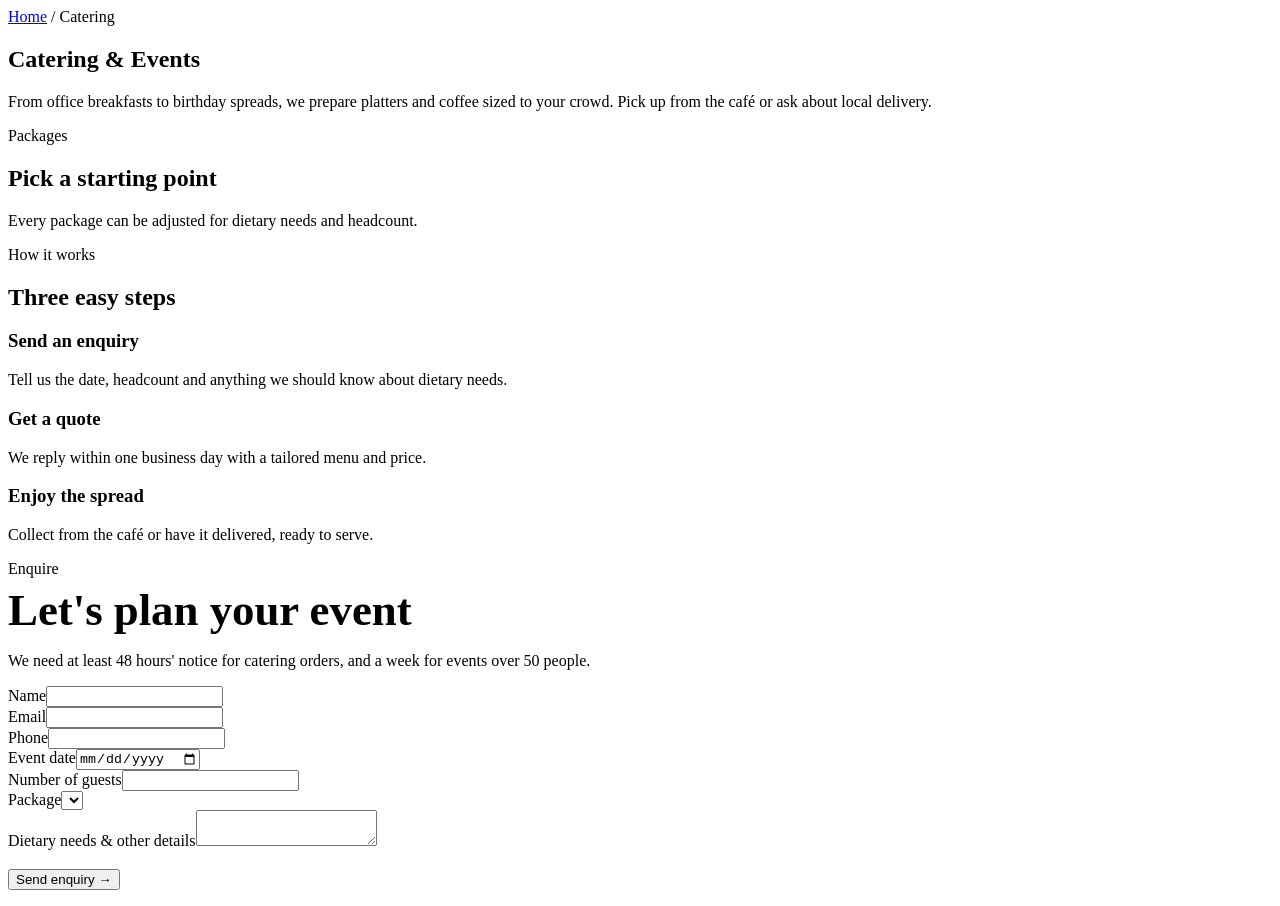
==== catering.html @ 9e25d7b8 "Add files via upload" ====
<!DOCTYPE html>
<html lang="en">
<head>
<meta charset="UTF-8">
<meta name="viewport" content="width=device-width, initial-scale=1.0">
<title>Catering · Lantern House</title>
<meta name="description" content="Office breakfasts, working lunches and celebration spreads, delivered or picked up.">
<link rel="preconnect" href="https://fonts.googleapis.com">
<link rel="preconnect" href="https://fonts.gstatic.com" crossorigin>
<link href="https://fonts.googleapis.com/css2?family=Fraunces:opsz,wght@9..144,500;9..144,700&family=Inter:wght@400;500;600&display=swap" rel="stylesheet">
<link rel="stylesheet" href="assets/css/styles.css">
<noscript><style>.loader{display:none}.reveal{opacity:1;transform:none}body.is-loading{overflow:auto}</style></noscript>
</head>
<body data-page="catering" class="is-loading">
<div class="loader" id="loader"></div>
<div id="site-header"></div>

<main>
  <section class="page-hero">
    <div class="wrap">
      <div class="crumbs"><a href="index.html">Home</a> / Catering</div>
      <h1>Catering &amp; Events</h1>
      <p>From office breakfasts to birthday spreads, we prepare platters and coffee sized to your crowd. Pick up from the café or ask about local delivery.</p>
    </div>
  </section>

  <!-- PACKAGES -->
  <section>
    <div class="wrap">
      <div class="section-head reveal">
        <span class="eyebrow">Packages</span>
        <h2>Pick a starting point</h2>
        <p>Every package can be adjusted for dietary needs and headcount.</p>
      </div>
      <div class="packages" id="packages"></div>
    </div>
  </section>

  <!-- HOW IT WORKS -->
  <section class="tinted">
    <div class="wrap">
      <div class="section-head reveal">
        <span class="eyebrow">How it works</span>
        <h2>Three easy steps</h2>
      </div>
      <div class="steps">
        <div class="step reveal"><h3>Send an enquiry</h3><p>Tell us the date, headcount and anything we should know about dietary needs.</p></div>
        <div class="step reveal"><h3>Get a quote</h3><p>We reply within one business day with a tailored menu and price.</p></div>
        <div class="step reveal"><h3>Enjoy the spread</h3><p>Collect from the café or have it delivered, ready to serve.</p></div>
      </div>
    </div>
  </section>

  <!-- ENQUIRY FORM -->
  <section id="enquire">
    <div class="wrap two-col" style="align-items:start">
      <div class="reveal">
        <span class="eyebrow">Enquire</span>
        <h2 style="font-size:clamp(1.9rem,4vw,2.8rem);margin:.35rem 0 .6rem">Let's plan your event</h2>
        <p style="color:var(--muted)">We need at least 48 hours' notice for catering orders, and a week for events over 50 people.</p>
      </div>
      <form class="form-card reveal" data-form="catering" data-subject="Catering enquiry">
        <div class="form-grid">
          <div class="field"><label for="c-name">Name</label><input id="c-name" name="name" required autocomplete="name"></div>
          <div class="field"><label for="c-email">Email</label><input id="c-email" name="email" type="email" required autocomplete="email"></div>
          <div class="field"><label for="c-phone">Phone</label><input id="c-phone" name="phone" type="tel" autocomplete="tel"></div>
          <div class="field"><label for="c-date">Event date</label><input id="c-date" name="date" type="date" required></div>
          <div class="field"><label for="c-guests">Number of guests</label><input id="c-guests" name="guests" type="number" min="10" required></div>
          <div class="field"><label for="c-package">Package</label><select id="c-package" name="package"></select></div>
          <div class="field full"><label for="c-notes">Dietary needs &amp; other details</label><textarea id="c-notes" name="notes"></textarea></div>
        </div>
        <button class="btn btn-primary" type="submit" style="margin-top:1.2rem">Send enquiry →</button>
        <p class="form-msg" role="status"></p>
      </form>
    </div>
  </section>
</main>

<div id="site-footer"></div>
<script src="assets/js/config.js"></script>
<script src="assets/js/main.js"></script>
</body>
</html>
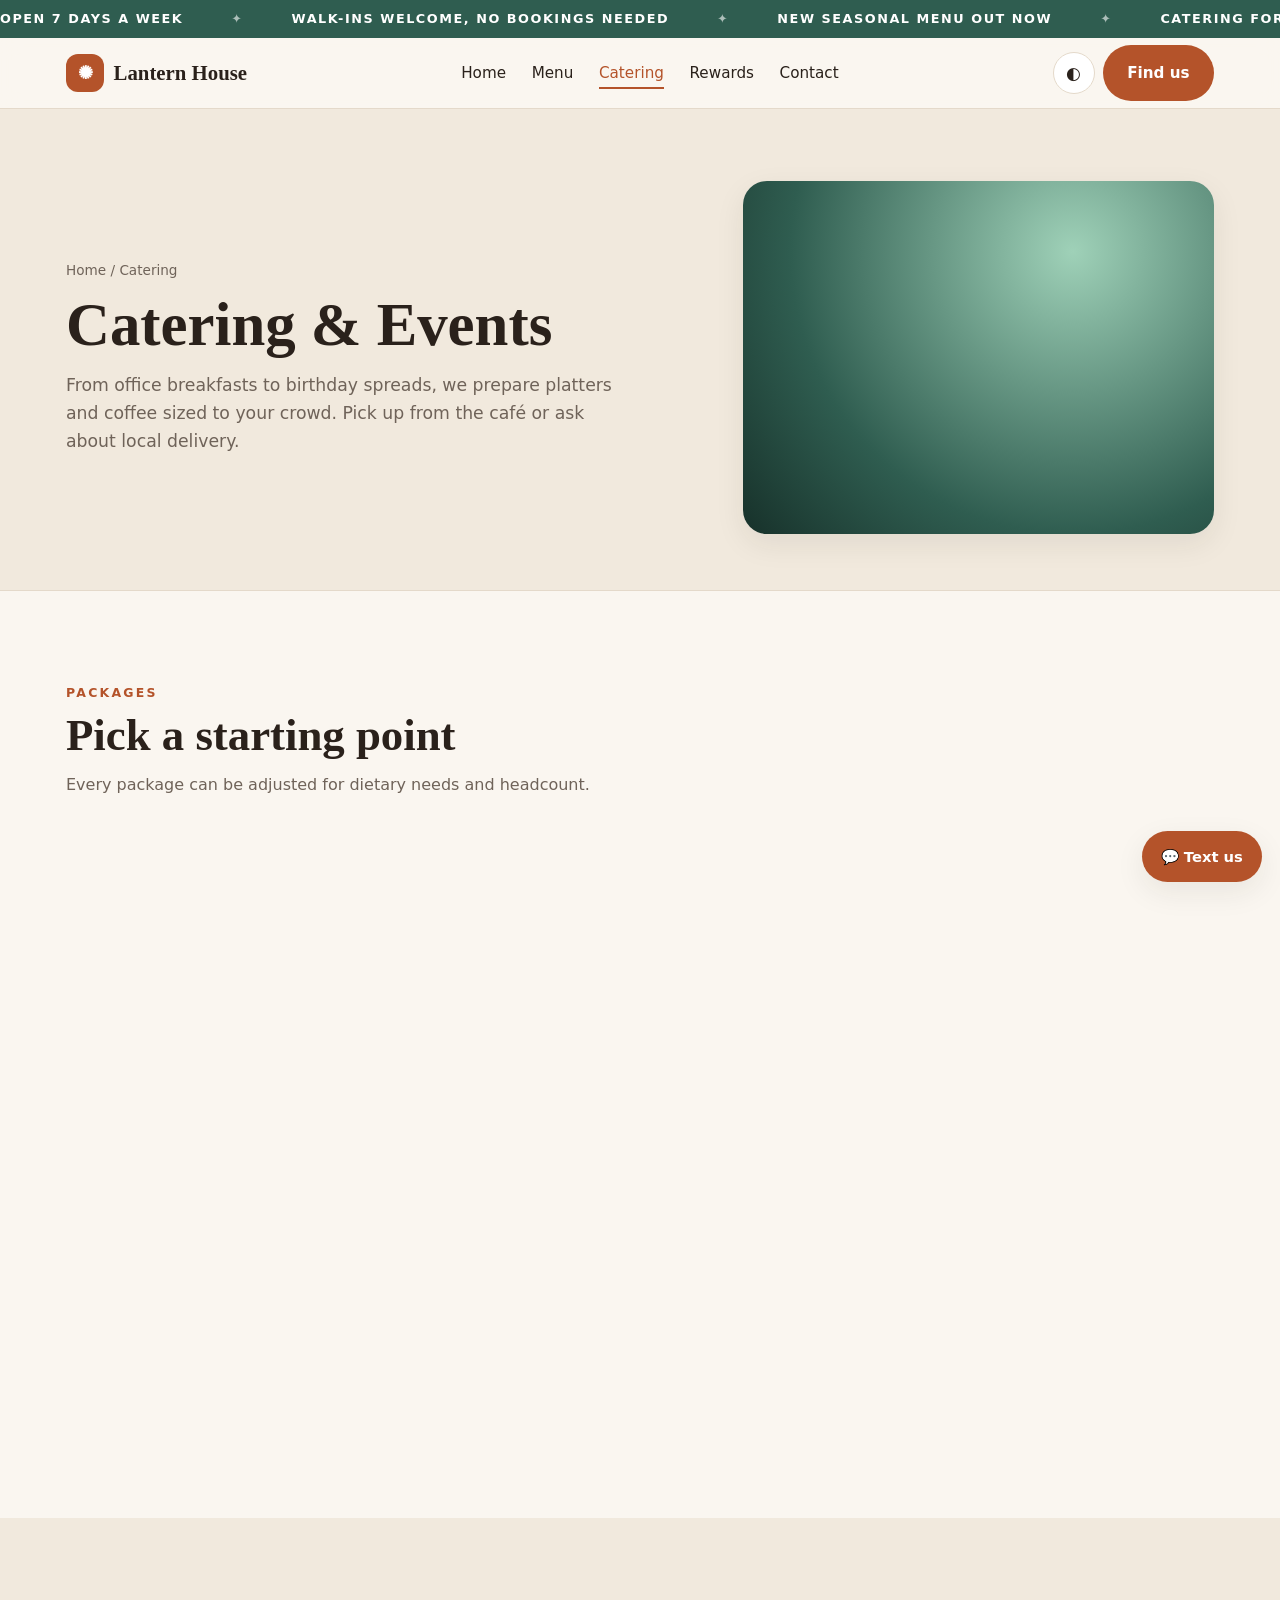
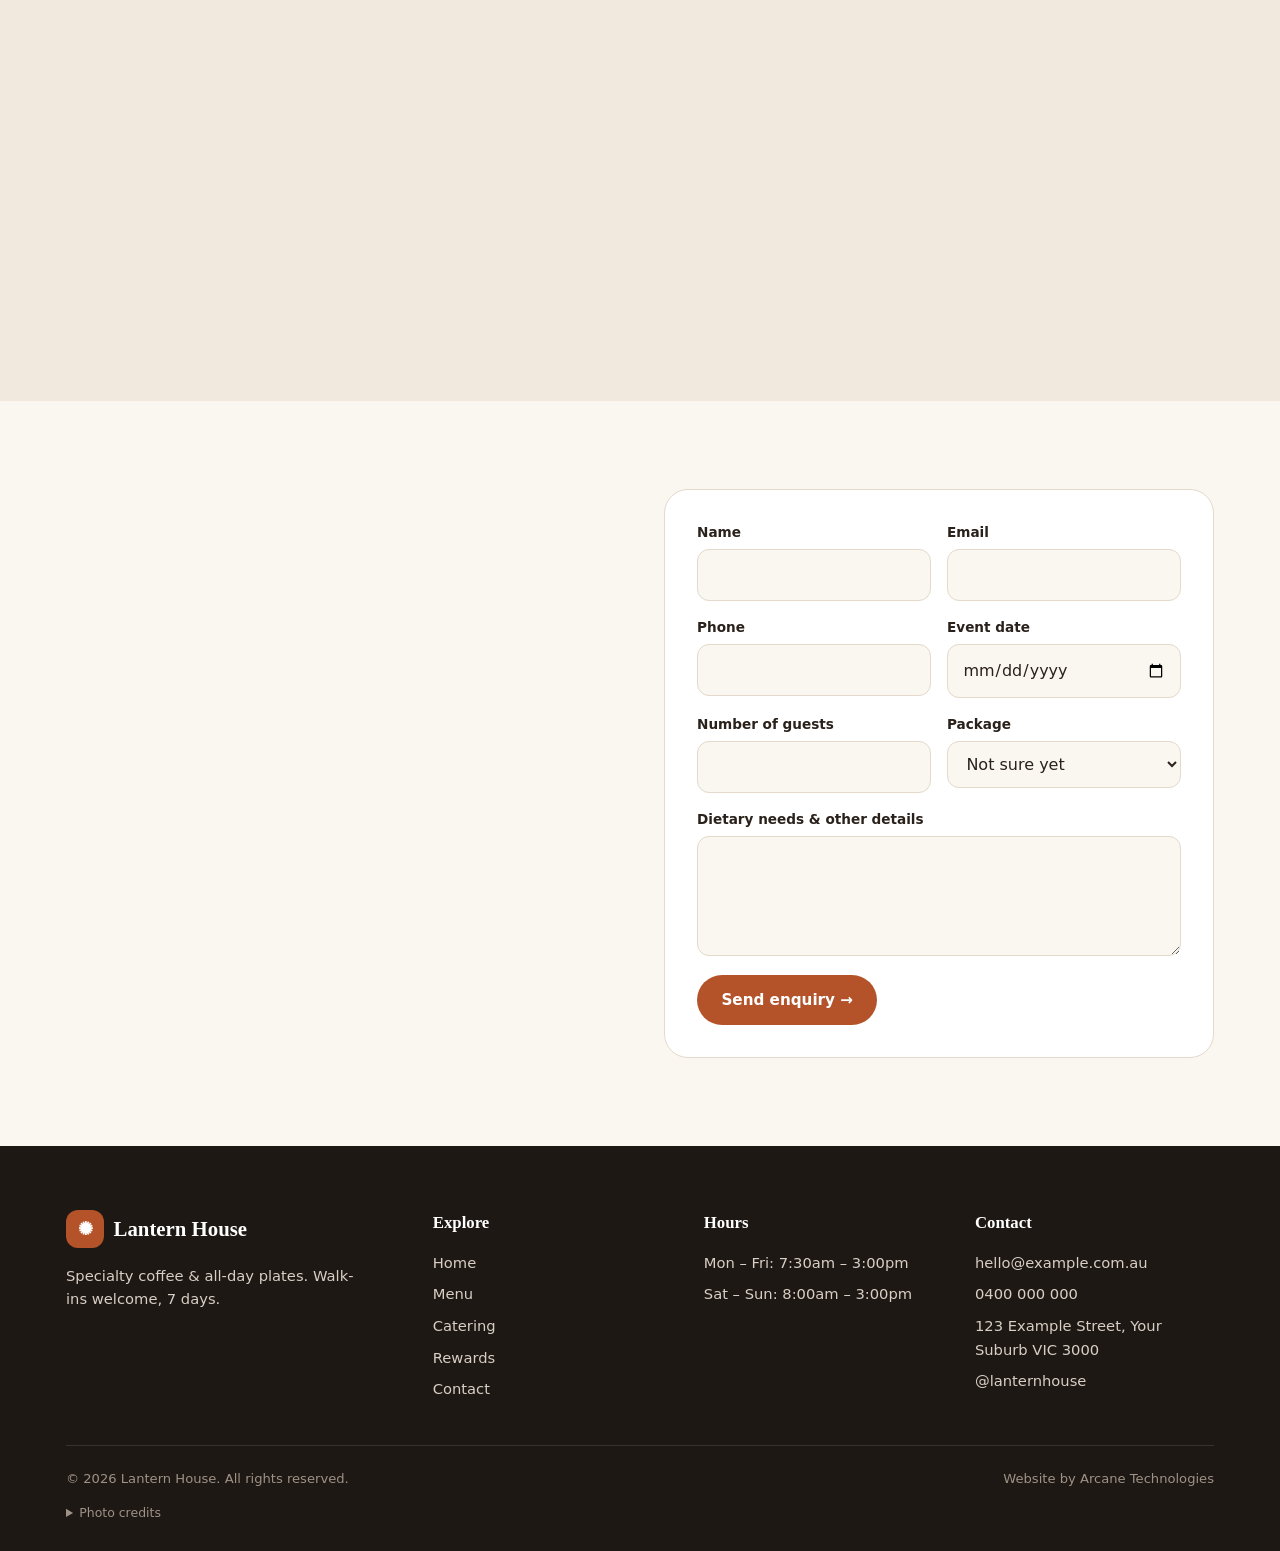
==== commit 778b4cc7: "Add files via upload" ====
--- a/catering.html
+++ b/catering.html
@@ -17,10 +17,13 @@
 
 <main>
   <section class="page-hero">
-    <div class="wrap">
-      <div class="crumbs"><a href="index.html">Home</a> / Catering</div>
-      <h1>Catering &amp; Events</h1>
-      <p>From office breakfasts to birthday spreads, we prepare platters and coffee sized to your crowd. Pick up from the café or ask about local delivery.</p>
+    <div class="wrap page-hero-grid">
+      <div>
+        <div class="crumbs"><a href="index.html">Home</a> / Catering</div>
+        <h1>Catering &amp; Events</h1>
+        <p>From office breakfasts to birthday spreads, we prepare platters and coffee sized to your crowd. Pick up from the café or ask about local delivery.</p>
+      </div>
+      <div class="page-hero-media ph ph-2" data-photo="cateringHero" data-w="560" data-alt="Wooden board with cheese, ham, crackers and grapes"></div>
     </div>
   </section>
 
--- a/assets/css/styles.css
+++ b/assets/css/styles.css
@@ -0,0 +1,351 @@
+/* ============================================================
+   Lantern House — shared stylesheet
+   Colours live in the :root tokens below (light + dark).
+   ============================================================ */
+:root{
+  --bg:#faf6f0; --surface:#ffffff; --surface-2:#f1e9dd;
+  --text:#2a211b; --muted:#6f6359; --line:#e4d9ca;
+  --brand:#b4532a; --brand-ink:#ffffff; --accent:#2f5d50;
+  --coffee:#5a3320; --crema:#c98a52;
+  --radius:18px; --shadow:0 10px 30px rgba(42,33,27,.08);
+  --max:1180px;
+}
+@media (prefers-color-scheme: dark){
+  :root:not([data-theme="light"]){
+    --bg:#16120f; --surface:#211b17; --surface-2:#2a231e;
+    --text:#f3ece4; --muted:#b5a89b; --line:#3a312a;
+    --brand:#e07a4b; --brand-ink:#1a120d; --accent:#7fb7a5;
+    --shadow:0 10px 30px rgba(0,0,0,.35);
+  }
+}
+:root[data-theme="dark"]{
+  --bg:#16120f; --surface:#211b17; --surface-2:#2a231e;
+  --text:#f3ece4; --muted:#b5a89b; --line:#3a312a;
+  --brand:#e07a4b; --brand-ink:#1a120d; --accent:#7fb7a5;
+  --shadow:0 10px 30px rgba(0,0,0,.35);
+}
+*{box-sizing:border-box;margin:0;padding:0}
+html{scroll-behavior:smooth}
+body{background:var(--bg);color:var(--text);font:16px/1.6 Inter,system-ui,sans-serif;transition:background .3s,color .3s,opacity .25s;overflow-x:hidden}
+body.is-loading{overflow:hidden}
+body.page-leave{opacity:0}
+img{max-width:100%;display:block}
+a{color:inherit;text-decoration:none}
+h1,h2,h3{font-family:Fraunces,Georgia,serif;line-height:1.15;font-weight:700}
+.wrap{max-width:var(--max);margin:0 auto;padding:0 16px}
+section{padding:88px 0}
+.eyebrow{font-size:.78rem;letter-spacing:.18em;text-transform:uppercase;color:var(--brand);font-weight:600}
+.section-head{max-width:620px;margin-bottom:40px}
+.section-head.center{text-align:center;margin-inline:auto}
+.section-head h2{font-size:clamp(1.9rem,4vw,2.8rem);margin:.35rem 0 .6rem}
+.section-head p{color:var(--muted)}
+.btn{display:inline-flex;align-items:center;gap:.5rem;padding:.85rem 1.4rem;border-radius:999px;font-weight:600;border:2px solid transparent;transition:transform .2s,background .2s,border-color .2s;cursor:pointer;font-size:.95rem;font-family:inherit}
+.btn:hover{transform:translateY(-2px)}
+.btn-primary{background:var(--brand);color:var(--brand-ink)}
+.btn-ghost{border-color:currentColor;background:none;color:inherit}
+
+/* ============================================================
+   LOADING SCREEN — coffee pour
+   ============================================================ */
+.loader{position:fixed;inset:0;z-index:999;background:var(--bg);display:grid;place-items:center;transition:opacity .6s ease,transform .7s cubic-bezier(.7,0,.2,1)}
+.loader.is-hidden{opacity:0;transform:translateY(-100%)}
+.loader-inner{display:flex;flex-direction:column;align-items:center;gap:.6rem;padding:16px;text-align:center}
+.loader .pour-svg{width:min(240px,62vw);height:auto;overflow:visible}
+.loader .stroke{fill:none;stroke:var(--text);stroke-width:4;stroke-linecap:round;stroke-linejoin:round}
+.loader .kettle-body{fill:var(--surface-2)}
+.loader .cup-fill{fill:var(--surface)}
+.loader .saucer{fill:var(--surface-2);stroke:var(--text);stroke-width:4}
+.loader .coffee{fill:var(--coffee)}
+.loader .crema{fill:var(--crema);opacity:.9}
+.loader .stream{stroke:var(--coffee);stroke-width:6;stroke-linecap:round;fill:none}
+.loader .stream-flow{stroke:var(--crema);stroke-width:2.5;stroke-linecap:round;stroke-dasharray:6 12;fill:none;animation:flow .45s linear infinite;opacity:.8}
+.loader .wave{animation:wave 1.4s linear infinite}
+.loader .kettle{transform-box:view-box;transform-origin:70px 64px;animation:tilt .35s ease-out both}
+.loader .steam path{fill:none;stroke:var(--muted);stroke-width:3;stroke-linecap:round;opacity:0}
+.loader.is-done .steam path{animation:steam 1.6s ease-out infinite}
+.loader.is-done .steam path:nth-child(2){animation-delay:.25s}
+.loader.is-done .steam path:nth-child(3){animation-delay:.5s}
+.loader.is-done .kettle{animation:untilt .5s ease-in forwards}
+.loader-brand{font-family:Fraunces,serif;font-weight:700;font-size:1.5rem;margin-top:.4rem}
+.loader-status{font-size:.82rem;letter-spacing:.16em;text-transform:uppercase;color:var(--muted);font-variant-numeric:tabular-nums}
+.loader-bar{width:180px;height:4px;border-radius:999px;background:var(--line);overflow:hidden}
+.loader-bar span{display:block;height:100%;width:0;background:var(--brand);border-radius:inherit}
+/* ---------- Loader B: bouncing, orbiting coffee bean (inner pages) ---------- */
+.bean-stage{position:relative;width:160px;height:160px}
+.bean-ring{position:absolute;inset:0;width:100%;height:100%}
+.bean-ring circle{fill:none;stroke:var(--line);stroke-width:2;stroke-dasharray:3 7;animation:ringSpin 12s linear infinite reverse;transform-origin:80px 80px}
+.bean-center{position:absolute;inset:0;display:grid;place-items:center}
+.bean-center .logo-mark{width:46px;height:46px;font-size:1.3rem;animation:pulse 1.2s ease-in-out infinite}
+.bean-orbit{position:absolute;inset:0;animation:orbit 1.8s linear infinite}
+.bean-arm{position:absolute;left:50%;top:50%;width:0;height:0;transform:translateY(-56px)}
+.bean-hop{position:absolute;left:-15px;top:-20px;width:30px;height:40px;transform-origin:50% 100%;animation:hop .45s cubic-bezier(.4,0,.6,1) infinite}
+.bean{width:100%;height:100%;overflow:visible;animation:tumble .9s linear infinite}
+.bean ellipse{fill:var(--coffee);stroke:var(--text);stroke-width:2.5}
+.bean path{fill:none;stroke:var(--crema);stroke-width:3;stroke-linecap:round}
+.loader--bean .loader-status .dots i{font-style:normal;animation:dot 1.2s infinite}
+.loader--bean .loader-status .dots i:nth-child(2){animation-delay:.2s}
+.loader--bean .loader-status .dots i:nth-child(3){animation-delay:.4s}
+@keyframes orbit{to{transform:rotate(360deg)}}
+@keyframes ringSpin{to{transform:rotate(360deg)}}
+@keyframes hop{
+  0%,100%{transform:translateY(0) scale(1.18,.82)}   /* squash on landing */
+  15%{transform:translateY(-4px) scale(.92,1.1)}     /* stretch on take-off */
+  50%{transform:translateY(-22px) scale(1,1)}        /* top of the bounce */
+  85%{transform:translateY(-4px) scale(.94,1.08)}
+}
+@keyframes tumble{to{transform:rotate(360deg)}}
+@keyframes pulse{50%{transform:scale(.9)}}
+@keyframes dot{0%,60%,100%{opacity:.2}30%{opacity:1}}
+@media (prefers-reduced-motion:reduce){
+  .bean-orbit,.bean-hop,.bean,.bean-ring circle,.bean-center .logo-mark,.loader--bean .loader-status .dots i{animation:none}
+}
+
+@keyframes flow{to{stroke-dashoffset:-18}}
+@keyframes wave{to{transform:translateX(-24px)}}
+@keyframes tilt{from{transform:rotate(0)}to{transform:rotate(18deg)}}
+@keyframes untilt{from{transform:rotate(18deg)}to{transform:rotate(0)}}
+/* Failsafe: if the script never runs, the loader gets out of the way */
+.loader:empty{animation:loaderFailsafe 0s 4s forwards}
+@keyframes loaderFailsafe{to{opacity:0;visibility:hidden}}
+@keyframes steam{0%{opacity:0;transform:translateY(8px)}35%{opacity:.7}100%{opacity:0;transform:translateY(-18px)}}
+@media (prefers-reduced-motion:reduce){
+  .loader .stream-flow,.loader .wave,.loader .kettle,.loader.is-done .steam path{animation:none}
+}
+
+/* ---------- Announcement ticker ---------- */
+.ticker{background:var(--accent);color:#fff;overflow:hidden;white-space:nowrap;font-size:.8rem;letter-spacing:.12em;text-transform:uppercase;font-weight:600}
+.ticker-track{display:inline-flex;gap:3rem;padding:.55rem 0;animation:tick 28s linear infinite}
+.ticker-track span::after{content:"✦";margin-left:3rem;opacity:.6}
+@keyframes tick{to{transform:translateX(-50%)}}
+@media (prefers-reduced-motion:reduce){.ticker-track{animation:none}}
+
+/* ---------- Header ---------- */
+.site-header{position:sticky;top:0;z-index:50;background:color-mix(in srgb,var(--bg) 88%,transparent);backdrop-filter:blur(10px);border-bottom:1px solid var(--line)}
+.nav{display:flex;align-items:center;justify-content:space-between;height:70px;gap:1rem}
+.logo{display:flex;align-items:center;gap:.6rem;font-family:Fraunces,serif;font-weight:700;font-size:1.3rem}
+.logo-mark{width:38px;height:38px;border-radius:12px;background:var(--brand);color:var(--brand-ink);display:grid;place-items:center;font-size:1.1rem}
+.nav-links{display:flex;gap:1.6rem;list-style:none;font-weight:500;font-size:.95rem}
+.nav-links a{position:relative;padding:.2rem 0}
+.nav-links a::after{content:"";position:absolute;left:0;bottom:-4px;height:2px;width:0;background:var(--brand);transition:width .25s}
+.nav-links a:hover::after,.nav-links a[aria-current="page"]::after{width:100%}
+.nav-links a[aria-current="page"]{color:var(--brand)}
+.nav-actions{display:flex;align-items:center;gap:.5rem}
+.icon-btn{width:42px;height:42px;border-radius:50%;border:1px solid var(--line);background:var(--surface);color:var(--text);display:grid;place-items:center;cursor:pointer;font-size:1.05rem}
+.menu-toggle{display:none}
+.mobile-menu{display:none;flex-direction:column;padding:8px 16px 20px;border-top:1px solid var(--line)}
+.mobile-menu a{padding:.8rem 0;border-bottom:1px solid var(--line);font-weight:500}
+.mobile-menu a[aria-current="page"]{color:var(--brand)}
+.mobile-menu.open{display:flex}
+@media (max-width:900px){
+  .nav-links,.nav-actions .btn{display:none}
+  .menu-toggle{display:grid}
+}
+
+/* ---------- Page hero (inner pages) ---------- */
+.page-hero{padding:72px 0 56px;background:var(--surface-2);border-bottom:1px solid var(--line)}
+.page-hero h1{font-size:clamp(2.3rem,5.5vw,3.8rem);margin:.5rem 0 .8rem}
+.page-hero p{color:var(--muted);max-width:560px;font-size:1.08rem}
+.crumbs{font-size:.85rem;color:var(--muted)}
+.page-hero-grid{display:grid;grid-template-columns:minmax(0,1.15fr) minmax(0,.85fr);gap:40px;align-items:center}
+.page-hero-media{aspect-ratio:4/3;border-radius:24px;box-shadow:var(--shadow)}
+@media (max-width:800px){.page-hero-grid{grid-template-columns:1fr;gap:28px}.page-hero-media{aspect-ratio:16/9}}
+.crumbs a:hover{color:var(--brand)}
+
+/* ---------- Home hero ---------- */
+.hero{padding:72px 0 88px}
+.hero-grid{display:grid;grid-template-columns:1.05fr .95fr;gap:48px;align-items:center}
+.status{display:inline-flex;align-items:center;gap:.5rem;background:var(--surface);border:1px solid var(--line);padding:.4rem .9rem;border-radius:999px;font-size:.85rem;font-weight:500}
+.dot{width:9px;height:9px;border-radius:50%;background:#9a9a9a}
+.dot.open{background:#2fa36b;box-shadow:0 0 0 4px rgba(47,163,107,.18)}
+.hero h1{font-size:clamp(2.6rem,6.5vw,4.6rem);margin:1.1rem 0}
+.hero h1 em{font-style:italic;color:var(--brand)}
+.hero p.lead{font-size:1.12rem;color:var(--muted);max-width:480px;margin-bottom:1.8rem}
+.hero-cta{display:flex;flex-wrap:wrap;gap:.8rem}
+.hero-stats{display:flex;gap:2rem;margin-top:2.4rem;flex-wrap:wrap}
+.hero-stats strong{display:block;font-family:Fraunces,serif;font-size:1.6rem}
+.hero-stats span{color:var(--muted);font-size:.85rem}
+.hero-media{position:relative;aspect-ratio:4/5;border-radius:28px;overflow:hidden;box-shadow:var(--shadow)}
+.hero-badge{position:absolute;left:16px;bottom:24px;background:var(--surface);border:1px solid var(--line);padding:.9rem 1.1rem;border-radius:16px;box-shadow:var(--shadow);font-size:.88rem}
+.hero-badge b{display:block;font-family:Fraunces,serif;font-size:1.05rem}
+@media (max-width:900px){.hero-grid{grid-template-columns:1fr}.hero-media{aspect-ratio:4/3}}
+
+/* Photo placeholders: swap .ph for <img src="..."> when you have real photos */
+.ph{width:100%;height:100%;display:grid;place-items:center;color:rgba(255,255,255,.92);font-weight:600;text-align:center;font-size:.9rem;letter-spacing:.04em}
+.ph{position:relative;overflow:hidden}
+.ph img{position:absolute;inset:0;width:100%;height:100%;object-fit:cover;opacity:0;transition:opacity .6s ease}
+.ph img.loaded{opacity:1}
+.ph-1{background:radial-gradient(circle at 30% 30%,#e9a46f,#9c4423 60%,#4a1f10)}
+.ph-2{background:radial-gradient(circle at 70% 20%,#9fd1b8,#2f5d50 65%,#17312a)}
+.ph-3{background:radial-gradient(circle at 40% 70%,#f1d08a,#c27b2e 60%,#6b3c12)}
+.ph-4{background:radial-gradient(circle at 60% 40%,#d8a7a0,#8f4b4b 60%,#3f1e1e)}
+.ph-5{background:radial-gradient(circle at 20% 80%,#b9c6e8,#4a5a8c 60%,#1f2744)}
+.ph-6{background:radial-gradient(circle at 80% 70%,#e8d5b9,#9c7a52 60%,#43321f)}
+
+/* ---------- Explore tiles (home) ---------- */
+.tiles{display:grid;grid-template-columns:repeat(3,minmax(0,1fr));gap:22px}
+.tile{position:relative;border-radius:24px;overflow:hidden;aspect-ratio:4/5;display:block}
+.tile .ph{position:absolute;inset:0;transition:transform .5s}
+.tile:hover .ph{transform:scale(1.05)}
+.tile-body{position:absolute;inset:auto 0 0 0;padding:24px;color:#fff;background:linear-gradient(transparent,rgba(0,0,0,.65))}
+.tile-body h3{font-size:1.6rem}
+.tile-body span{font-size:.9rem;opacity:.9}
+@media (max-width:800px){.tiles{grid-template-columns:1fr}.tile{aspect-ratio:16/10}}
+
+/* ---------- Cards ---------- */
+.tinted{background:var(--surface-2)}
+.cards{display:grid;grid-template-columns:repeat(3,minmax(0,1fr));gap:22px}
+.card{background:var(--surface);border:1px solid var(--line);border-radius:var(--radius);overflow:hidden;transition:transform .25s,box-shadow .25s}
+.card:hover{transform:translateY(-4px);box-shadow:var(--shadow)}
+.card-media{aspect-ratio:4/3}
+.card-body{padding:1.3rem 1.4rem 1.5rem}
+.card-body h3{font-size:1.3rem;margin-bottom:.3rem}
+.card-body p{color:var(--muted);font-size:.93rem}
+.card-foot{display:flex;justify-content:space-between;align-items:center;margin-top:1rem}
+.price{font-family:Fraunces,serif;font-weight:700;font-size:1.15rem;color:var(--brand)}
+.tag{font-size:.72rem;font-weight:600;text-transform:uppercase;letter-spacing:.08em;background:var(--surface-2);padding:.3rem .65rem;border-radius:999px}
+@media (max-width:900px){.cards{grid-template-columns:1fr 1fr}}
+@media (max-width:600px){.cards{grid-template-columns:1fr}}
+
+/* ---------- Menu page ---------- */
+.menu-tools{display:flex;flex-wrap:wrap;gap:12px;justify-content:space-between;align-items:center;margin-bottom:28px}
+.tabs{display:flex;flex-wrap:wrap;gap:8px}
+.tab,.chip{border:1px solid var(--line);background:var(--surface);color:var(--text);padding:.55rem 1rem;border-radius:999px;font:500 .9rem Inter,sans-serif;cursor:pointer;transition:background .2s,color .2s,border-color .2s}
+.tab[aria-selected="true"]{background:var(--text);color:var(--bg);border-color:var(--text)}
+.chip[aria-pressed="true"]{background:var(--accent);color:#fff;border-color:var(--accent)}
+.diet-filters{display:flex;gap:8px;align-items:center;flex-wrap:wrap;font-size:.85rem;color:var(--muted)}
+.search{border:1px solid var(--line);background:var(--surface);color:var(--text);padding:.6rem 1rem;border-radius:999px;font:inherit;min-width:220px}
+.menu-panel h2{font-size:2rem}
+.menu-note{color:var(--muted);margin:.3rem 0 1.4rem}
+.menu-list{display:grid;grid-template-columns:1fr 1fr;gap:4px 48px}
+.menu-item{padding:1rem 0;border-bottom:1px dashed var(--line)}
+.menu-item.has-thumb{display:grid;grid-template-columns:76px 1fr;gap:16px;align-items:center}
+.menu-thumb{width:76px;height:76px;border-radius:16px}
+.menu-body{min-width:0}
+.menu-item-top{display:flex;align-items:baseline;gap:.6rem}
+.menu-item-top h3{font-size:1.12rem}
+.menu-item-top .leader{flex:1;border-bottom:1px dotted var(--line);transform:translateY(-4px)}
+.menu-item p{color:var(--muted);font-size:.9rem}
+.diet{display:inline-flex;gap:4px;margin-left:.3rem}
+.diet span{font-size:.65rem;font-weight:700;border:1px solid var(--accent);color:var(--accent);border-radius:6px;padding:0 .3rem;line-height:1.5}
+.menu-empty{color:var(--muted);padding:2rem 0;display:none}
+.menu-key{margin-top:28px;font-size:.85rem;color:var(--muted)}
+@media (max-width:800px){.menu-list{grid-template-columns:1fr}.search{width:100%}}
+
+/* ---------- Catering / packages ---------- */
+.packages{display:grid;grid-template-columns:repeat(3,minmax(0,1fr));gap:22px;align-items:stretch}
+.package{background:var(--surface);border:1px solid var(--line);border-radius:24px;padding:30px;display:flex;flex-direction:column;position:relative}
+.package.featured{border:2px solid var(--brand);box-shadow:var(--shadow)}
+.package .badge{position:absolute;top:-13px;left:30px;background:var(--brand);color:var(--brand-ink);font-size:.72rem;font-weight:700;letter-spacing:.08em;text-transform:uppercase;padding:.3rem .8rem;border-radius:999px}
+.package-media{width:100%;min-width:0;aspect-ratio:16/10;border-radius:16px;margin-bottom:1.2rem}
+.package h3{font-size:1.5rem}
+.package .price{font-size:1.3rem;margin:.4rem 0 .1rem}
+.package .serves{color:var(--muted);font-size:.85rem}
+.package ul{list-style:none;margin:1.2rem 0 1.6rem;display:grid;gap:.55rem;flex:1}
+.package li::before{content:"✓";color:var(--accent);font-weight:700;margin-right:.55rem}
+@media (max-width:900px){.packages{grid-template-columns:1fr}}
+.steps{display:grid;grid-template-columns:repeat(3,1fr);gap:22px;counter-reset:step}
+.step{background:var(--surface);border:1px solid var(--line);border-radius:20px;padding:26px}
+.step::before{counter-increment:step;content:counter(step);display:grid;place-items:center;width:40px;height:40px;border-radius:50%;background:var(--brand);color:var(--brand-ink);font-weight:700;margin-bottom:1rem}
+.step h3{font-size:1.2rem;margin-bottom:.3rem}
+.step p{color:var(--muted);font-size:.93rem}
+@media (max-width:800px){.steps{grid-template-columns:1fr}}
+
+/* ---------- Forms ---------- */
+.form-card{background:var(--surface);border:1px solid var(--line);border-radius:24px;padding:32px}
+.form-grid{display:grid;grid-template-columns:1fr 1fr;gap:16px}
+.field{display:flex;flex-direction:column;gap:.35rem}
+.field.full{grid-column:1/-1}
+.field label{font-size:.85rem;font-weight:600}
+.field input,.field select,.field textarea{border:1px solid var(--line);background:var(--bg);color:var(--text);padding:.75rem .9rem;border-radius:12px;font:inherit}
+.field input:focus,.field select:focus,.field textarea:focus{outline:2px solid var(--brand);outline-offset:1px}
+.field textarea{min-height:120px;resize:vertical}
+.form-msg{margin-top:1rem;font-weight:600;display:none}
+.form-msg.show{display:block}
+@media (max-width:600px){.form-grid{grid-template-columns:1fr}.form-card{padding:22px}}
+
+/* ---------- Social grid ---------- */
+.social-grid{display:grid;grid-template-columns:repeat(3,1fr);gap:14px}
+.social-tile{position:relative;aspect-ratio:1;border-radius:16px;overflow:hidden}
+.social-tile .overlay{position:absolute;inset:0;background:linear-gradient(transparent 45%,rgba(0,0,0,.7));opacity:0;transition:opacity .25s;display:flex;align-items:flex-end;padding:1rem;color:#fff;font-size:.88rem}
+.social-tile:hover .overlay,.social-tile:focus .overlay{opacity:1}
+.split-head{display:flex;justify-content:space-between;align-items:flex-end;flex-wrap:wrap;gap:1rem;margin-bottom:32px}
+.split-head .section-head{margin-bottom:0}
+@media (max-width:600px){.social-grid{grid-template-columns:1fr 1fr}}
+
+/* ---------- Rewards ---------- */
+.two-col{display:grid;grid-template-columns:1fr 1fr;gap:48px;align-items:center}
+.perks{display:grid;grid-template-columns:1fr 1fr;gap:14px;margin:1.6rem 0}
+.perk{background:var(--surface);border:1px solid var(--line);border-radius:16px;padding:1.1rem}
+.perk .ico{font-size:1.5rem}
+.perk b{display:block;margin-top:.4rem}
+.perk span{color:var(--muted);font-size:.85rem}
+.stamp-card{background:var(--surface);border:1px solid var(--line);border-radius:24px;padding:28px;box-shadow:var(--shadow)}
+.stamp-card h3{font-size:1.4rem}
+.stamp-card p{color:var(--muted);font-size:.9rem}
+.stamps{display:grid;grid-template-columns:repeat(5,1fr);gap:12px;margin-top:1.4rem}
+.stamp{aspect-ratio:1;border-radius:50%;border:2px dashed var(--line);display:grid;place-items:center;font-size:1.2rem;cursor:pointer;transition:background .2s,border-color .2s;background:none;color:var(--text)}
+.stamp.on{background:var(--brand);border-color:var(--brand);color:var(--brand-ink)}
+.stamp.free{border-style:solid;border-color:var(--accent);color:var(--accent);font-size:.7rem;font-weight:700;cursor:default}
+.stamp-msg{margin-top:1rem;font-weight:600;color:var(--text)!important}
+.faq{max-width:760px;margin:0 auto;display:grid;gap:12px}
+.faq details{background:var(--surface);border:1px solid var(--line);border-radius:16px;padding:1.1rem 1.3rem}
+.faq summary{cursor:pointer;font-weight:600;list-style:none;display:flex;justify-content:space-between;gap:1rem}
+.faq summary::-webkit-details-marker{display:none}
+.faq summary::after{content:"+";font-size:1.3rem;line-height:1;color:var(--brand);transition:transform .2s}
+.faq details[open] summary::after{transform:rotate(45deg)}
+.faq details p{color:var(--muted);margin-top:.7rem}
+@media (max-width:900px){.two-col{grid-template-columns:1fr}}
+
+/* ---------- Reviews ---------- */
+.review-slider{position:relative;overflow:hidden}
+.review-track{display:flex;transition:transform .5s ease}
+.review{flex:0 0 100%;padding:0 4px}
+.review-inner{background:var(--surface);border:1px solid var(--line);border-radius:24px;padding:40px;max-width:760px;margin:0 auto;text-align:center}
+.stars{color:#e6a23c;letter-spacing:.2em;font-size:1.1rem}
+.review blockquote{font-family:Fraunces,serif;font-size:clamp(1.15rem,2.4vw,1.5rem);margin:1rem 0 1.2rem}
+.review cite{font-style:normal;color:var(--muted);font-size:.9rem}
+.slider-dots{display:flex;justify-content:center;gap:8px;margin-top:24px}
+.slider-dots button{width:10px;height:10px;border-radius:50%;border:0;background:var(--line);cursor:pointer;transition:width .3s}
+.slider-dots button.active{background:var(--brand);width:28px;border-radius:999px}
+.placeholder-note{text-align:center;color:var(--muted);font-size:.8rem;margin-top:14px}
+
+/* ---------- CTA band ---------- */
+.band{border-radius:28px;background:var(--accent);color:#fff;padding:52px;display:flex;justify-content:space-between;align-items:center;gap:24px;flex-wrap:wrap;position:relative;overflow:hidden}
+.band::before{content:"";position:absolute;width:340px;height:340px;border-radius:50%;background:rgba(255,255,255,.07);right:-80px;top:-140px}
+.band h2{font-size:clamp(1.7rem,3.5vw,2.4rem)}
+.band p{opacity:.88;margin-top:.4rem}
+.band .btn-primary{background:#fff;color:var(--accent);position:relative}
+@media (max-width:700px){.band{padding:34px 24px}}
+
+/* ---------- Location ---------- */
+.loc-grid{display:grid;grid-template-columns:1fr 1.2fr;gap:28px}
+.loc-card{background:var(--surface);border:1px solid var(--line);border-radius:24px;padding:32px}
+.loc-card h3{font-size:1.5rem;margin-bottom:.4rem}
+.hours{list-style:none;margin:1.4rem 0}
+.hours li{display:flex;justify-content:space-between;padding:.65rem 0;border-bottom:1px dashed var(--line)}
+.hours li.today{font-weight:600;color:var(--brand)}
+.map{border-radius:24px;overflow:hidden;border:1px solid var(--line);min-height:380px}
+.map iframe{width:100%;height:100%;min-height:380px;border:0}
+@media (max-width:900px){.loc-grid{grid-template-columns:1fr}}
+
+/* ---------- Footer ---------- */
+.site-footer{background:#1d1814;color:#d8cec4;padding:64px 0 28px}
+.foot-grid{display:grid;grid-template-columns:1.4fr 1fr 1fr 1fr;gap:32px}
+.site-footer h4{font-family:Fraunces,serif;color:#fff;margin-bottom:.9rem;font-size:1.05rem}
+.site-footer ul{list-style:none;display:grid;gap:.5rem;font-size:.92rem}
+.site-footer a:hover{color:#fff}
+.foot-bottom{border-top:1px solid #3a312a;margin-top:44px;padding-top:22px;display:flex;justify-content:space-between;flex-wrap:wrap;gap:.6rem;font-size:.82rem;color:#9e9186}
+.credits{margin-top:14px;font-size:.78rem;color:#9e9186}
+.credits summary{cursor:pointer;width:max-content}
+.credits p{margin-top:.5rem;line-height:1.7}
+.credits a{text-decoration:underline;text-underline-offset:2px}
+@media (max-width:800px){.foot-grid{grid-template-columns:1fr 1fr}}
+@media (max-width:500px){.foot-grid{grid-template-columns:1fr}}
+
+/* ---------- Floating message button ---------- */
+.chat-fab{position:fixed;right:18px;bottom:18px;z-index:60;background:var(--brand);color:var(--brand-ink);border-radius:999px;padding:.85rem 1.2rem;font-weight:600;box-shadow:var(--shadow);display:flex;gap:.5rem;align-items:center;font-size:.92rem}
+
+/* ---------- Scroll reveal ---------- */
+.reveal{opacity:0;transform:translateY(24px);transition:opacity .7s,transform .7s}
+.reveal.in{opacity:1;transform:none}
+@media (prefers-reduced-motion:reduce){.reveal{opacity:1;transform:none}}
